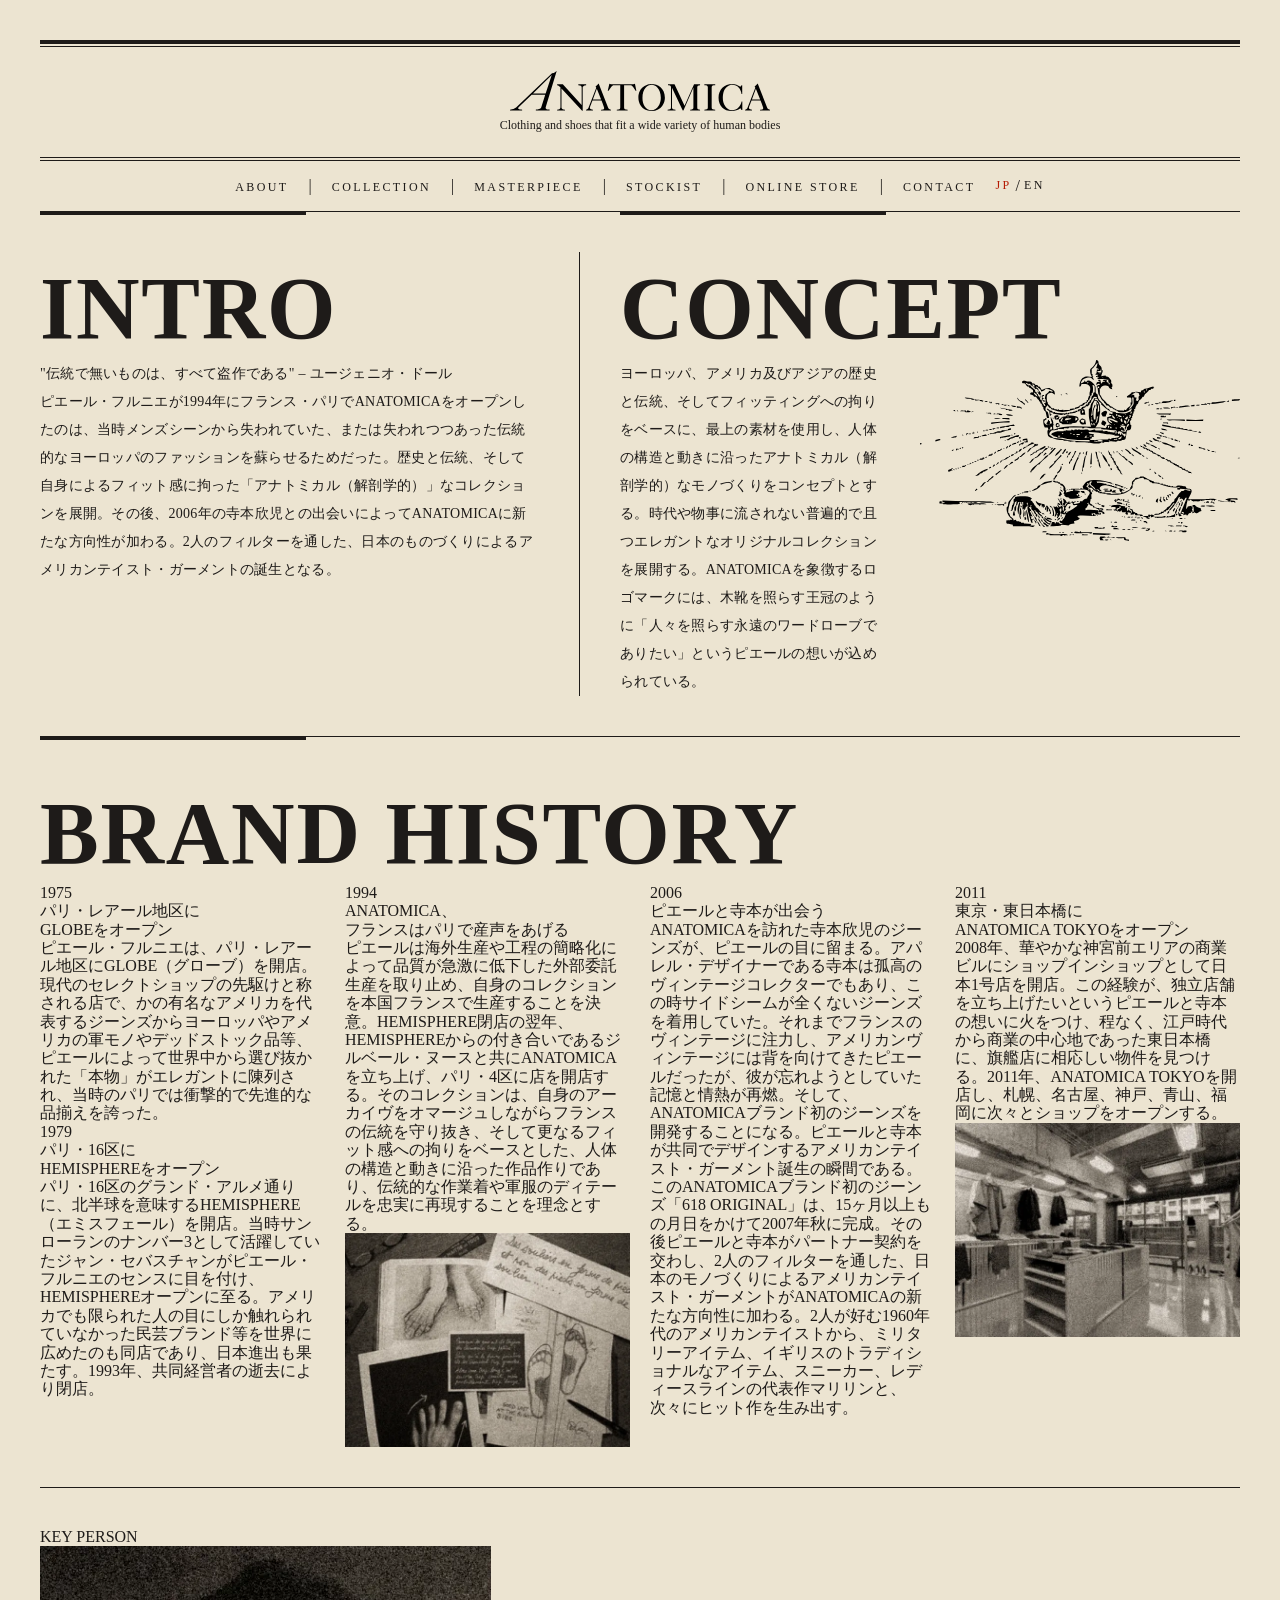
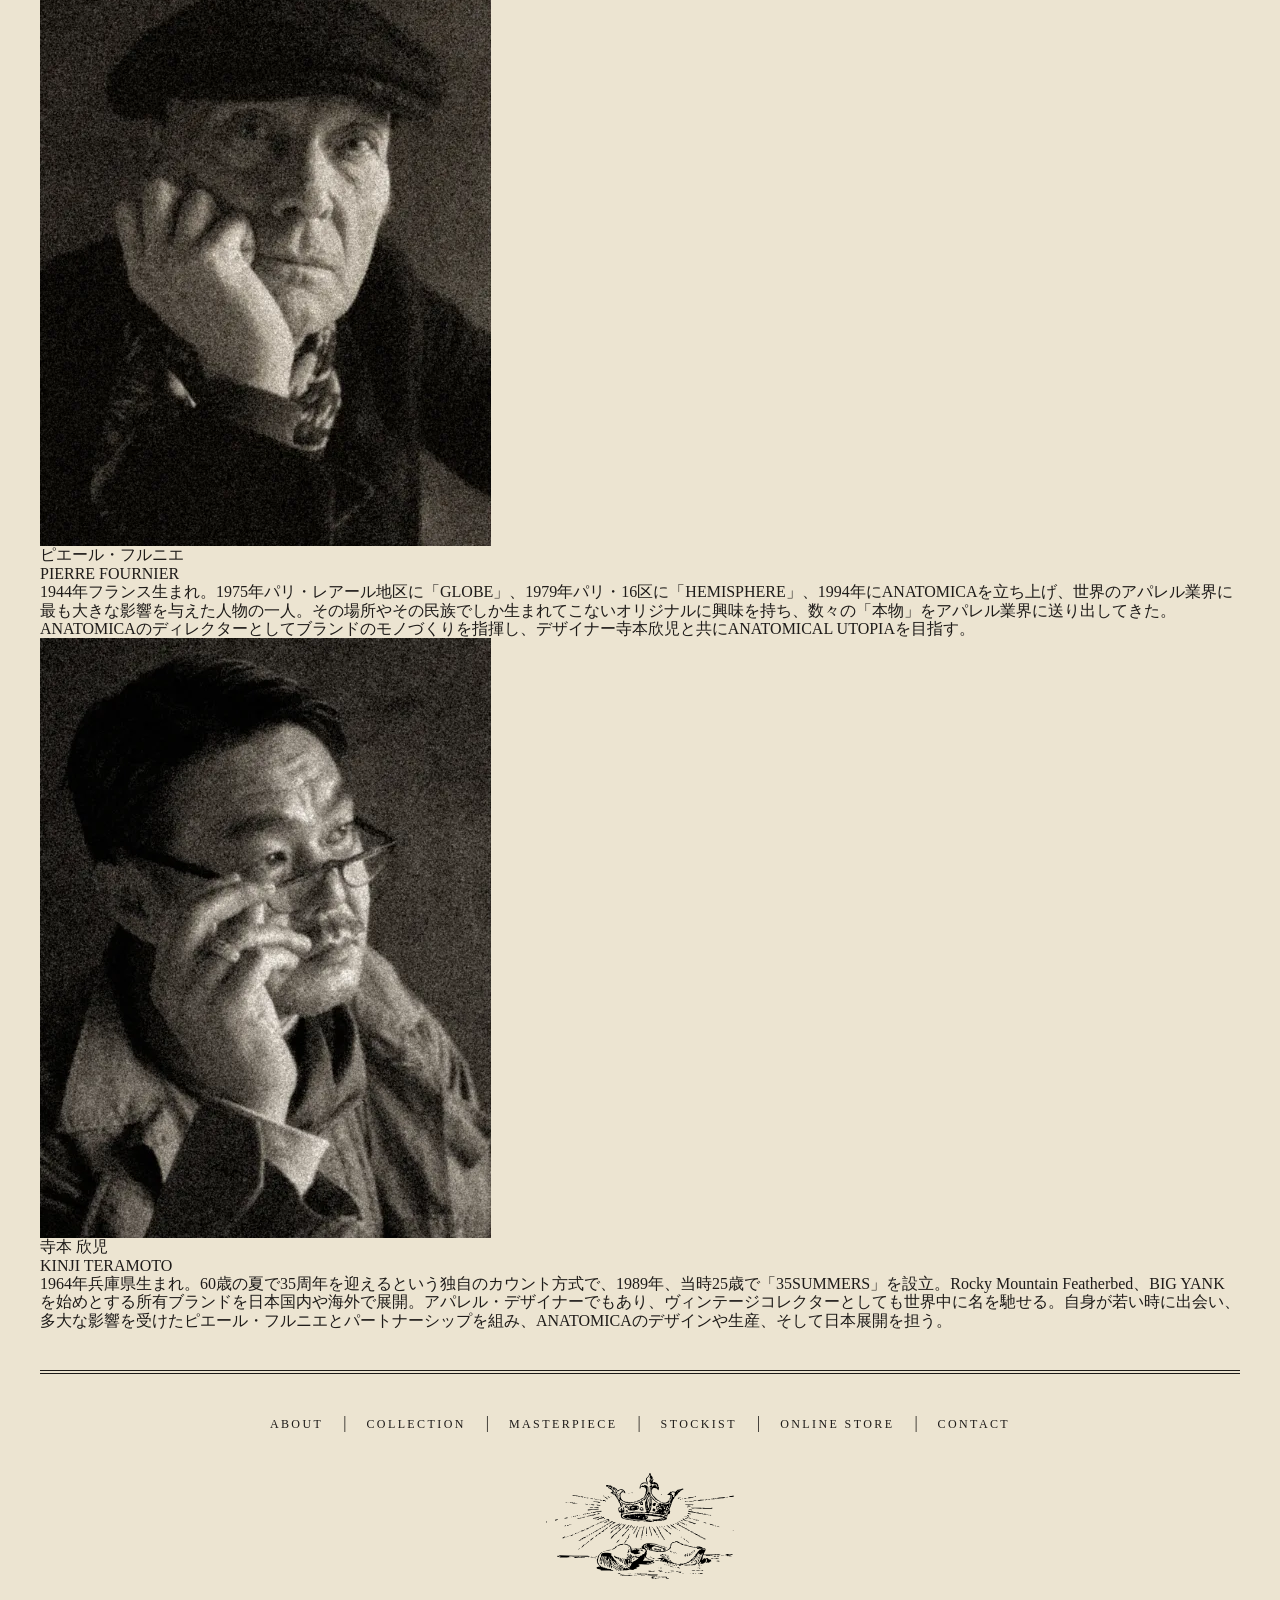
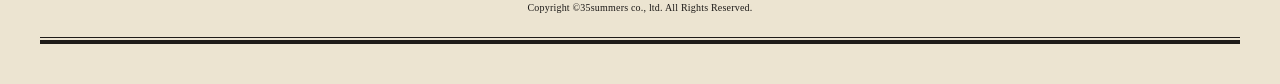
==== about.html @ 3a4b4d94 "feat: about.html 作成・p-about-lead スタイル実装" ====
<!doctype html>
<html lang="ja">
<head>
    <meta charset="UTF-8">
    <meta name="viewport" content="width=device-width, initial-scale=1.0">
    <meta name="format-detection" content="telephone=no">
    <title>ABOUT 模写</title>
    <meta name="description" content="">
    <link rel="stylesheet" href="css/destyle.css">
    <link rel="stylesheet" href="css/style.css">
</head>
<body class="p-page">

    <header class="l-header">
        <div class="p-header">
            <div class="p-header__body">
                <h1 class="p-header__title">
                    <a class="p-header__title-link" href="#">
                        <img class="p-header__title-image" src="img/title.svg" alt="ANATOMICA">
                    </a>
                </h1>
                <span class="p-header__tagline">Clothing and shoes that fit a wide variety of human bodies</span>
            </div>

            <nav class="p-nav p-header__nav" aria-label="グローバルナビゲーション">
                <ul class="p-nav__list">
                    <li class="p-nav__item"><a class="p-nav__link" href="#">ABOUT</a></li>
                    <li class="p-nav__item"><a class="p-nav__link" href="#">COLLECTION</a></li>
                    <li class="p-nav__item"><a class="p-nav__link" href="#">MASTERPIECE</a></li>
                    <li class="p-nav__item"><a class="p-nav__link" href="#">STOCKIST</a></li>
                    <li class="p-nav__item"><a class="p-nav__link" href="#">ONLINE STORE</a></li>
                    <li class="p-nav__item"><a class="p-nav__link" href="#">CONTACT</a></li>
                </ul>
                <div class="p-nav__lang">
                    <button class="p-nav__lang-btn is-active" data-lang="jp">JP</button>
                    <span> / </span>
                    <button class="p-nav__lang-btn" data-lang="en">EN</button>
                </div>
            </nav>
        </div>
    </header>

    <main class="l-main">

        <section class="l-section p-about-lead">
            <div class="l-container p-about-lead__inner">
                <div class="p-about-lead__intro">
                    <h2 class="p-about-lead__title">INTRO</h2>
                    <p class="p-about-lead__text">
                        "伝統で無いものは、すべて盗作である" – ユージェニオ・ドール<br>
                        ピエール・フルニエが1994年にフランス・パリでANATOMICAをオープンしたのは、当時メンズシーンから失われていた、または失われつつあった伝統的なヨーロッパのファッションを蘇らせるためだった。歴史と伝統、そして自身によるフィット感に拘った「アナトミカル（解剖学的）」なコレクションを展開。その後、2006年の寺本欣児との出会いによってANATOMICAに新たな方向性が加わる。2人のフィルターを通した、日本のものづくりによるアメリカンテイスト・ガーメントの誕生となる。
                    </p>
                </div>
                <div class="p-about-lead__concept">
                    <h2 class="p-about-lead__title">CONCEPT</h2>
                    <div class="p-about-lead__body">
                        <p class="p-about-lead__text">ヨーロッパ、アメリカ及びアジアの歴史と伝統、そしてフィッティングへの拘りをベースに、最上の素材を使用し、人体の構造と動きに沿ったアナトミカル（解剖学的）なモノづくりをコンセプトとする。時代や物事に流されない普遍的で且つエレガントなオリジナルコレクションを展開する。ANATOMICAを象徴するロゴマークには、木靴を照らす王冠のように「人々を照らす永遠のワードローブでありたい」というピエールの想いが込められている。</p>
                        <div class="p-about-lead__emblem">
                            <img class="p-about-lead__emblem-image" src="img/logo.svg" alt="">
                        </div>
                    </div>
                </div>
            </div>
        </section>

        <section class="l-section p-brand-history">
            <div class="l-container p-brand-history__inner">
                <h2 class="p-brand-history__title">BRAND HISTORY</h2>
                <div class="p-brand-history__grid">
                    <div class="p-brand-history__col">
                        <div class="p-brand-history__item">
                            <h3 class="p-brand-history__year">1975</h3>
                            <p class="p-brand-history__subtitle">
                                パリ・レアール地区に<br>
                                GLOBEをオープン
                            </p>
                            <p class="p-brand-history__text">
                                ピエール・フルニエは、パリ・レアール地区にGLOBE（グローブ）を開店。現代のセレクトショップの先駆けと称される店で、かの有名なアメリカを代表するジーンズからヨーロッパやアメリカの軍モノやデッドストック品等、ピエールによって世界中から選び抜かれた「本物」がエレガントに陳列され、当時のパリでは衝撃的で先進的な品揃えを誇った。
                            </p>
                        </div>
                        <div class="p-brand-history__item">
                            <h3 class="p-brand-history__year">1979</h3>
                            <p class="p-brand-history__subtitle">
                                パリ・16区に<br>
                                HEMISPHEREをオープン
                            </p>
                            <p class="p-brand-history__text">
                                パリ・16区のグランド・アルメ通りに、北半球を意味するHEMISPHERE（エミスフェール）を開店。当時サンローランのナンバー3として活躍していたジャン・セバスチャンがピエール・フルニエのセンスに目を付け、HEMISPHEREオープンに至る。アメリカでも限られた人の目にしか触れられていなかった民芸ブランド等を世界に広めたのも同店であり、日本進出も果たす。1993年、共同経営者の逝去により閉店。
                            </p>
                        </div>
                    </div>
                    <div class="p-brand-history__col">
                        <div class="p-brand-history__item">
                            <h3 class="p-brand-history__year">1994</h3>
                            <p class="p-brand-history__subtitle">
                                ANATOMICA、<br>
                                フランスはパリで産声をあげる
                            </p>
                            <p class="p-brand-history__text">
                                ピエールは海外生産や工程の簡略化によって品質が急激に低下した外部委託生産を取り止め、自身のコレクションを本国フランスで生産することを決意。HEMISPHERE閉店の翌年、HEMISPHEREからの付き合いであるジルベール・ヌースと共にANATOMICAを立ち上げ、パリ・4区に店を開店する。そのコレクションは、自身のアーカイヴをオマージュしながらフランスの伝統を守り抜き、そして更なるフィット感への拘りをベースとした、人体の構造と動きに沿った作品作りであり、伝統的な作業着や軍服のディテールを忠実に再現することを理念とする。
                            </p>
                        </div>
                        <div class="p-brand-history__image-wrap">
                            <img class="p-brand-history__image" src="img/about/1994.webp" alt="">
                        </div>
                    </div>
                    <div class="p-brand-history__col">
                        <div class="p-brand-history__item">
                            <h3 class="p-brand-history__year">2006</h3>
                            <p class="p-brand-history__subtitle">
                                ピエールと寺本が出会う
                            </p>
                            <p class="p-brand-history__text">
                                ANATOMICAを訪れた寺本欣児のジーンズが、ピエールの目に留まる。アパレル・デザイナーである寺本は孤高のヴィンテージコレクターでもあり、この時サイドシームが全くないジーンズを着用していた。それまでフランスのヴィンテージに注力し、アメリカンヴィンテージには背を向けてきたピエールだったが、彼が忘れようとしていた記憶と情熱が再燃。そして、ANATOMICAブランド初のジーンズを開発することになる。ピエールと寺本が共同でデザインするアメリカンテイスト・ガーメント誕生の瞬間である。<br>
                                このANATOMICAブランド初のジーンズ「618 ORIGINAL」は、15ヶ月以上もの月日をかけて2007年秋に完成。その後ピエールと寺本がパートナー契約を交わし、2人のフィルターを通した、日本のモノづくりによるアメリカンテイスト・ガーメントがANATOMICAの新たな方向性に加わる。2人が好む1960年代のアメリカンテイストから、ミリタリーアイテム、イギリスのトラディショナルなアイテム、スニーカー、レディースラインの代表作マリリンと、次々にヒット作を生み出す。
                            </p>
                        </div>
                    </div>
                    <div class="p-brand-history__col">
                        <div class="p-brand-history__item">
                            <h3 class="p-brand-history__year">2011</h3>
                            <p class="p-brand-history__subtitle">
                                東京・東日本橋に<br>
                                ANATOMICA TOKYOをオープン
                            </p>
                            <p class="p-brand-history__text">
                                2008年、華やかな神宮前エリアの商業ビルにショップインショップとして日本1号店を開店。この経験が、独立店舗を立ち上げたいというピエールと寺本の想いに火をつけ、程なく、江戸時代から商業の中心地であった東日本橋に、旗艦店に相応しい物件を見つける。2011年、ANATOMICA TOKYOを開店し、札幌、名古屋、神戸、青山、福岡に次々とショップをオープンする。
                            </p>
                        </div>
                        <div class="p-brand-history__image-wrap">
                            <img class="p-brand-history__image" src="img/about/2011.webp" alt="">
                        </div>
                    </div>
                </div>
            </div>
        </section>

        <section class="l-section p-key-person">
            <div class="l-container">
                <h2 class="p-key-person__title">KEY PERSON</h2>
                <div class="p-key-person__grid">
                    <div class="p-key-person__item">
                        <div class="p-key-person__image-wrap">
                            <img class="p-key-person__image" src="img/about/pierre.webp" alt="">
                        </div>
                        <p class="p-key-person__name-ja">ピエール・フルニエ</p>
                        <p class="p-key-person__name-en">PIERRE FOURNIER</p>
                        <p class="p-key-person__text">
                            1944年フランス生まれ。1975年パリ・レアール地区に「GLOBE」、1979年パリ・16区に「HEMISPHERE」、1994年にANATOMICAを立ち上げ、世界のアパレル業界に最も大きな影響を与えた人物の一人。その場所やその民族でしか生まれてこないオリジナルに興味を持ち、数々の「本物」をアパレル業界に送り出してきた。ANATOMICAのディレクターとしてブランドのモノづくりを指揮し、デザイナー寺本欣児と共にANATOMICAL UTOPIAを目指す。
                        </p>
                    </div>
                    <div class="p-key-person__item">
                        <div class="p-key-person__image-wrap">
                            <img class="p-key-person__image" src="img/about/teramoto.webp" alt="">
                        </div>
                        <p class="p-key-person__name-ja">寺本 欣児</p>
                        <p class="p-key-person__name-en">KINJI TERAMOTO</p>
                        <p class="p-key-person__text">
                            1964年兵庫県生まれ。60歳の夏で35周年を迎えるという独自のカウント方式で、1989年、当時25歳で「35SUMMERS」を設立。Rocky Mountain Featherbed、BIG YANKを始めとする所有ブランドを日本国内や海外で展開。アパレル・デザイナーでもあり、ヴィンテージコレクターとしても世界中に名を馳せる。自身が若い時に出会い、多大な影響を受けたピエール・フルニエとパートナーシップを組み、ANATOMICAのデザインや生産、そして日本展開を担う。
                        </p>
                    </div>
                </div>
            </div>
        </section>

    </main>

    <footer class="l-footer p-footer">
        <div class="p-footer__inner">
            <nav class="p-nav p-footer__nav" aria-label="フッターナビゲーション">
                <ul class="p-nav__list">
                    <li class="p-nav__item"><a class="p-nav__link" href="#">ABOUT</a></li>
                    <li class="p-nav__item"><a class="p-nav__link" href="#">COLLECTION</a></li>
                    <li class="p-nav__item"><a class="p-nav__link" href="#">MASTERPIECE</a></li>
                    <li class="p-nav__item"><a class="p-nav__link" href="#">STOCKIST</a></li>
                    <li class="p-nav__item"><a class="p-nav__link" href="#">ONLINE STORE</a></li>
                    <li class="p-nav__item"><a class="p-nav__link" href="#">CONTACT</a></li>
                </ul>
            </nav>

            <img class="p-footer__logo" src="img/logo.svg" alt="ANATOMICA">
            <p class="p-footer__copyright">Copyright &copy;35summers co., ltd. All Rights Reserved.</p>
        </div>
    </footer>

    <script src="https://code.jquery.com/jquery-3.7.1.min.js" integrity="sha256-/JqT3SQfawRcv/BIHPThkBvs0OEvtFFmqPF/lYI/Cxo=" crossorigin="anonymous"></script>
    <script src="js/main.js"></script>
</body>
</html>
---- css/destyle.css ----
/*! destyle.css v4.0.1 | MIT License | https://github.com/nicolas-cusan/destyle.css */

/* Reset box-model and set borders */
/* ============================================ */

*,
::before,
::after {
  box-sizing: border-box;
  border-style: solid;
  border-width: 0;
  min-width: 0;
}

/* Document */
/* ============================================ */

/**
 * 1. Correct the line height in all browsers.
 * 2. Prevent adjustments of font size after orientation changes in iOS.
 * 3. Remove gray overlay on links for iOS.
 */

html {
  line-height: 1.15; /* 1 */
  -webkit-text-size-adjust: 100%; /* 2 */
  -webkit-tap-highlight-color: transparent; /* 3*/
}

/* Sections */
/* ============================================ */

/**
 * Remove the margin in all browsers.
 */

body {
  margin: 0;
}

/**
 * Render the `main` element consistently in IE.
 */

main {
  display: block;
}

/* Vertical rhythm */
/* ============================================ */

p,
table,
blockquote,
address,
pre,
iframe,
form,
figure,
dl {
  margin: 0;
}

/* Headings */
/* ============================================ */

h1,
h2,
h3,
h4,
h5,
h6 {
  font-size: inherit;
  font-weight: inherit;
  margin: 0;
}

/* Lists (enumeration) */
/* ============================================ */

ul,
ol {
  margin: 0;
  padding: 0;
  list-style: none;
}

/* Lists (definition) */
/* ============================================ */

dt {
  font-weight: bold;
}

dd {
  margin-left: 0;
}

/* Grouping content */
/* ============================================ */

/**
 * 1. Add the correct box sizing in Firefox.
 * 2. Show the overflow in Edge and IE.
 */

hr {
  box-sizing: content-box; /* 1 */
  height: 0; /* 1 */
  overflow: visible; /* 2 */
  border-top-width: 1px;
  margin: 0;
  clear: both;
  color: inherit;
}

/**
 * 1. Correct the inheritance and scaling of font size in all browsers.
 * 2. Correct the odd `em` font sizing in all browsers.
 */

pre {
  font-family: monospace, monospace; /* 1 */
  font-size: inherit; /* 2 */
}

address {
  font-style: inherit;
}

/* Text-level semantics */
/* ============================================ */

/**
 * Remove the gray background on active links in IE 10.
 */

a {
  background-color: transparent;
  text-decoration: none;
  color: inherit;
}

/**
 * 1. Remove the bottom border in Chrome 57-
 * 2. Add the correct text decoration in Chrome, Edge, IE, Opera, and Safari.
 */

abbr[title] {
  text-decoration: underline dotted; /* 2 */
}

/**
 * Add the correct font weight in Chrome, Edge, and Safari.
 */

b,
strong {
  font-weight: bolder;
}

/**
 * 1. Correct the inheritance and scaling of font size in all browsers.
 * 2. Correct the odd `em` font sizing in all browsers.
 */

code,
kbd,
samp {
  font-family: monospace, monospace; /* 1 */
  font-size: inherit; /* 2 */
}

/**
 * Add the correct font size in all browsers.
 */

small {
  font-size: 80%;
}

/**
 * Prevent `sub` and `sup` elements from affecting the line height in
 * all browsers.
 */

sub,
sup {
  font-size: 75%;
  line-height: 0;
  position: relative;
  vertical-align: baseline;
}

sub {
  bottom: -0.25em;
}

sup {
  top: -0.5em;
}

/* Replaced content */
/* ============================================ */

/**
 * Prevent vertical alignment issues.
 */

svg,
img,
embed,
object,
iframe {
  vertical-align: bottom;
}

/* Forms */
/* ============================================ */

/**
 * Reset form fields to make them styleable.
 * 1. Make form elements stylable across systems iOS especially.
 * 2. Inherit text-transform from parent.
 */

button,
input,
optgroup,
select,
textarea {
  -webkit-appearance: none; /* 1 */
  appearance: none;
  vertical-align: middle;
  color: inherit;
  font: inherit;
  background: transparent;
  padding: 0;
  margin: 0;
  border-radius: 0;
  text-align: inherit;
  text-transform: inherit; /* 2 */
}

/**
 * Correct cursors for clickable elements.
 */

button,
[type="button"],
[type="reset"],
[type="submit"] {
  cursor: pointer;
}

button:disabled,
[type="button"]:disabled,
[type="reset"]:disabled,
[type="submit"]:disabled {
  cursor: default;
}

/**
 * Improve outlines for Firefox and unify style with input elements & buttons.
 */

:-moz-focusring {
  outline: auto;
}

select:disabled {
  opacity: inherit;
}

/**
 * Remove padding
 */

option {
  padding: 0;
}

/**
 * Reset to invisible
 */

fieldset {
  margin: 0;
  padding: 0;
  min-width: 0;
}

legend {
  padding: 0;
}

/**
 * Add the correct vertical alignment in Chrome, Firefox, and Opera.
 */

progress {
  vertical-align: baseline;
}

/**
 * Remove the default vertical scrollbar in IE 10+.
 */

textarea {
  overflow: auto;
}

/**
 * Correct the cursor style of increment and decrement buttons in Chrome.
 */

[type="number"]::-webkit-inner-spin-button,
[type="number"]::-webkit-outer-spin-button {
  height: auto;
}

/**
 * Correct the outline style in Safari.
 */

[type="search"] {
  outline-offset: -2px; /* 1 */
}

/**
 * Remove the inner padding in Chrome and Safari on macOS.
 */

[type="search"]::-webkit-search-decoration {
  -webkit-appearance: none;
}

/**
 * 1. Correct the inability to style clickable types in iOS and Safari.
 * 2. Fix font inheritance.
 */

::-webkit-file-upload-button {
  -webkit-appearance: button; /* 1 */
  font: inherit; /* 2 */
}

/**
 * Fix appearance for Firefox
 */
[type="number"] {
  -moz-appearance: textfield;
}

/**
 * Clickable labels
 */

label[for] {
  cursor: pointer;
}

/* Interactive */
/* ============================================ */

/*
 * Add the correct display in Edge, IE 10+, and Firefox.
 */

details {
  display: block;
}

/*
 * Add the correct display in all browsers.
 */

summary {
  display: list-item;
}

/*
 * Remove outline for editable content.
 */

[contenteditable]:focus {
  outline: auto;
}

/* Tables */
/* ============================================ */

/**
1. Correct table border color inheritance in all Chrome and Safari.
*/

table {
  border-color: inherit; /* 1 */
  border-collapse: collapse;
}

caption {
  text-align: left;
}

td,
th {
  vertical-align: top;
  padding: 0;
}

th {
  text-align: left;
  font-weight: bold;
}
---- css/style.css ----
body {
  font-family: "Noto Serif JP", "Hiragino Mincho ProN", "Yu Mincho", serif;
  color: #1e1b19;
  background-color: #ece4d1;
}

a:hover {
  color: #b51b03;
}

img {
  max-width: 100%;
}

@-webkit-keyframes wipe-reveal {
  0% {
    -webkit-transform: translateX(-100%);
            transform: translateX(-100%);
  }
  45% {
    -webkit-transform: translateX(0);
            transform: translateX(0);
  }
  55% {
    -webkit-transform: translateX(0);
            transform: translateX(0);
  }
  100% {
    -webkit-transform: translateX(100%);
            transform: translateX(100%);
  }
}

@keyframes wipe-reveal {
  0% {
    -webkit-transform: translateX(-100%);
            transform: translateX(-100%);
  }
  45% {
    -webkit-transform: translateX(0);
            transform: translateX(0);
  }
  55% {
    -webkit-transform: translateX(0);
            transform: translateX(0);
  }
  100% {
    -webkit-transform: translateX(100%);
            transform: translateX(100%);
  }
}
@-webkit-keyframes fade-reveal {
  0% {
    opacity: 0;
  }
  44% {
    opacity: 0;
  }
  45% {
    opacity: 1;
  }
  100% {
    opacity: 1;
  }
}
@keyframes fade-reveal {
  0% {
    opacity: 0;
  }
  44% {
    opacity: 0;
  }
  45% {
    opacity: 1;
  }
  100% {
    opacity: 1;
  }
}
.l-container {
  padding: 0 40px;
  margin: 0 auto;
}

.l-header {
  background-color: #ece4d1;
}

.l-section {
  padding: 40px 0 0;
  position: relative;
}
.l-section::after {
  content: "";
  display: block;
  border-bottom: 1px solid #1e1b19;
  margin: 40px 40px 0;
}

.l-footer {
  background-color: #ece4d1;
}

.p-header {
  margin: 40px 40px 0;
  border-top: 4px solid #1e1b19;
}
.p-header__body {
  width: 100%;
  border-top: 1px solid #1e1b19;
  border-bottom: 1px solid #1e1b19;
  padding: 24px 0;
  margin-top: 2px;
  margin-bottom: 2px;
  display: -webkit-box;
  display: -ms-flexbox;
  display: flex;
  -webkit-box-orient: vertical;
  -webkit-box-direction: normal;
      -ms-flex-direction: column;
          flex-direction: column;
  -webkit-box-align: center;
      -ms-flex-align: center;
          align-items: center;
}
.p-header__title-image {
  width: 260px;
  height: auto;
}
.p-header__tagline {
  font-size: 0.75rem;
  padding-top: 8px;
}
.p-header__nav {
  padding: 16px 0;
  width: 100%;
  border-top: 1px solid #1e1b19;
  border-bottom: 1px solid #1e1b19;
  display: -webkit-box;
  display: -ms-flexbox;
  display: flex;
  -webkit-box-align: center;
      -ms-flex-align: center;
          align-items: center;
  -webkit-box-pack: center;
      -ms-flex-pack: center;
          justify-content: center;
}

.p-nav__list {
  display: -webkit-box;
  display: -ms-flexbox;
  display: flex;
  -webkit-box-pack: center;
      -ms-flex-pack: center;
          justify-content: center;
  -webkit-box-align: center;
      -ms-flex-align: center;
          align-items: center;
}
.p-nav__item::before {
  content: "|";
  padding: 0 20px;
}
.p-nav__item:first-child::before {
  display: none;
}
.p-nav__link {
  font-size: 12px;
  letter-spacing: 0.2em;
}
.p-nav__lang {
  display: -webkit-box;
  display: -ms-flexbox;
  display: flex;
  -webkit-box-align: center;
      -ms-flex-align: center;
          align-items: center;
  gap: 4px;
  margin-left: 20px;
}
.p-nav__lang-btn {
  background: none;
  border: none;
  cursor: pointer;
  font-size: 12px;
  letter-spacing: 0.2em;
  color: inherit;
}
.p-nav__lang-btn.is-active {
  color: #b51b03;
}

.p-about-collection__inner {
  max-width: 1360px;
  display: -webkit-box;
  display: -ms-flexbox;
  display: flex;
  gap: 0;
}

@-webkit-keyframes line-grow {
  from {
    -webkit-transform: scaleX(0);
            transform: scaleX(0);
  }
  to {
    -webkit-transform: scaleX(1);
            transform: scaleX(1);
  }
}

@keyframes line-grow {
  from {
    -webkit-transform: scaleX(0);
            transform: scaleX(0);
  }
  to {
    -webkit-transform: scaleX(1);
            transform: scaleX(1);
  }
}
.p-about {
  -webkit-box-flex: 0;
      -ms-flex: 0 0 400px;
          flex: 0 0 400px;
  padding-right: 40px;
  border-right: 1px solid #1e1b19;
}
.p-about__title {
  font-size: 5rem;
  font-weight: 700;
  letter-spacing: 0.05em;
  line-height: 1;
}
.p-about__catch {
  margin-top: 24px;
  font-size: 0.75rem;
  font-weight: 700;
}
.p-about__catch-line {
  display: block;
}
.p-about__catch-line:last-child {
  text-align: right;
}
.p-about__text {
  margin-top: 24px;
  font-size: 0.75rem;
  font-weight: 700;
  line-height: 1.9;
}
.p-about__text-body {
  display: block;
}
.p-about__more {
  display: -webkit-box;
  display: -ms-flexbox;
  display: flex;
  -webkit-box-align: center;
      -ms-flex-align: center;
          align-items: center;
  -webkit-box-pack: end;
      -ms-flex-pack: end;
          justify-content: flex-end;
  gap: 16px;
  margin-top: 16px;
  font-size: 0.75rem;
  letter-spacing: 0.1em;
  text-decoration: none;
  color: inherit;
}
.p-about__more::before {
  content: "";
  width: 40px;
  height: 1px;
  background-color: currentColor;
  -webkit-transform-origin: left;
          transform-origin: left;
}
.p-about__more:hover::before {
  -webkit-animation: line-grow 0.4s ease forwards;
          animation: line-grow 0.4s ease forwards;
}
.p-about__logo {
  display: block;
  width: 100%;
  height: auto;
  margin-top: 40px;
}

.p-collection {
  -webkit-box-flex: 1;
      -ms-flex: 1;
          flex: 1;
  padding-left: 40px;
}
.p-collection__title {
  font-size: 3rem;
  font-weight: 700;
  line-height: 1.3;
  letter-spacing: 0.05em;
}
.p-collection__group {
  display: grid;
  grid-auto-flow: column;
  grid-auto-columns: calc((100% - 24px) / 4);
  gap: 8px;
  overflow-x: auto;
  margin-top: 16px;
}
.p-collection__group + .p-collection__group {
  margin-top: 24px;
}
.p-collection__group::-webkit-scrollbar {
  height: 4px;
}
.p-collection__group::-webkit-scrollbar-track {
  background: #e0e0e0;
}
.p-collection__group::-webkit-scrollbar-thumb {
  background-color: #1e1b19;
}
.p-collection__group::-webkit-scrollbar-button {
  display: none;
}
.p-collection__item {
  position: relative;
}
.p-collection__image-wrap {
  position: relative;
  overflow: hidden;
}
.p-collection__image-wrap .p-collection__image {
  opacity: 0;
}
.p-collection__image-wrap::after {
  content: "";
  position: absolute;
  inset: 0;
  background: #000;
  -webkit-transform: translateX(-100%);
          transform: translateX(-100%);
}
.p-collection__item.is-revealed .p-collection__image-wrap::after {
  -webkit-animation: wipe-reveal 0.8s ease forwards;
          animation: wipe-reveal 0.8s ease forwards;
}
.p-collection__item.is-revealed .p-collection__image-wrap .p-collection__image {
  -webkit-animation: fade-reveal 0.8s ease forwards;
          animation: fade-reveal 0.8s ease forwards;
}
.p-collection__image {
  width: 100%;
  height: auto;
  display: block;
}
.p-collection__caption {
  font-size: 0.625rem;
  line-height: 1.6;
  margin-top: 4px;
}

.p-masterpiece__inner {
  max-width: 1360px;
  display: -webkit-box;
  display: -ms-flexbox;
  display: flex;
  -webkit-box-orient: vertical;
  -webkit-box-direction: normal;
      -ms-flex-direction: column;
          flex-direction: column;
  gap: 24px;
}
.p-masterpiece__header {
  display: -webkit-box;
  display: -ms-flexbox;
  display: flex;
  -webkit-box-align: center;
      -ms-flex-align: center;
          align-items: center;
  gap: 40px;
}
.p-masterpiece__title {
  font-size: 5rem;
  font-weight: 700;
  letter-spacing: 0.05em;
  line-height: 1;
  -ms-flex-negative: 0;
      flex-shrink: 0;
}
.p-masterpiece__lead {
  max-width: 520px;
  font-size: 0.75rem;
  font-weight: 700;
  line-height: 1.9;
}
.p-masterpiece__items {
  display: -webkit-box;
  display: -ms-flexbox;
  display: flex;
  gap: 4px;
}
.p-masterpiece__col-left {
  display: -webkit-box;
  display: -ms-flexbox;
  display: flex;
  -webkit-box-orient: vertical;
  -webkit-box-direction: normal;
      -ms-flex-direction: column;
          flex-direction: column;
  -webkit-box-flex: 1;
      -ms-flex: 1;
          flex: 1;
  gap: 4px;
}
.p-masterpiece__col-right {
  display: -webkit-box;
  display: -ms-flexbox;
  display: flex;
  -webkit-box-orient: vertical;
  -webkit-box-direction: normal;
      -ms-flex-direction: column;
          flex-direction: column;
  -webkit-box-flex: 2;
      -ms-flex: 2;
          flex: 2;
  gap: 4px;
}
.p-masterpiece__row-top {
  display: -webkit-box;
  display: -ms-flexbox;
  display: flex;
  gap: 4px;
}
.p-masterpiece__col-inner {
  display: -webkit-box;
  display: -ms-flexbox;
  display: flex;
  -webkit-box-orient: vertical;
  -webkit-box-direction: normal;
      -ms-flex-direction: column;
          flex-direction: column;
  -webkit-box-flex: 1;
      -ms-flex: 1;
          flex: 1;
  gap: 4px;
}
.p-masterpiece__item {
  display: block;
  width: 100%;
  height: auto;
}

.p-info__inner {
  display: -webkit-box;
  display: -ms-flexbox;
  display: flex;
  max-width: 1360px;
}
.p-info__top {
  -webkit-box-flex: 1;
      -ms-flex: 1;
          flex: 1;
  padding-right: 40px;
  border-right: 1px solid #1e1b19;
}
.p-info__bottom {
  -webkit-box-flex: 0;
      -ms-flex: 0 0 30%;
          flex: 0 0 30%;
  padding-left: 40px;
  display: -webkit-box;
  display: -ms-flexbox;
  display: flex;
  -webkit-box-orient: vertical;
  -webkit-box-direction: normal;
      -ms-flex-direction: column;
          flex-direction: column;
}

.p-blog-instagram {
  border-bottom: 1px solid #1e1b19;
  padding-bottom: 40px;
}
.p-blog-instagram__title {
  font-size: 3rem;
  font-weight: 700;
  letter-spacing: 0.05em;
  line-height: 1;
}
.p-blog-instagram__text {
  margin-top: 24px;
  font-size: 0.75rem;
  font-weight: 700;
  line-height: 1.9;
}
.p-blog-instagram__links {
  display: -webkit-box;
  display: -ms-flexbox;
  display: flex;
  margin-top: 24px;
}
.p-blog-instagram__group {
  display: -webkit-box;
  display: -ms-flexbox;
  display: flex;
  -webkit-box-orient: vertical;
  -webkit-box-direction: normal;
      -ms-flex-direction: column;
          flex-direction: column;
  -webkit-box-flex: 1;
      -ms-flex: 1;
          flex: 1;
  gap: 32px;
}
.p-blog-instagram__group:first-child .p-blog-instagram__link {
  border-left: 1px solid #1e1b19;
}
.p-blog-instagram__link {
  display: -webkit-box;
  display: -ms-flexbox;
  display: flex;
  -webkit-box-orient: vertical;
  -webkit-box-direction: normal;
      -ms-flex-direction: column;
          flex-direction: column;
  -webkit-box-align: center;
      -ms-flex-align: center;
          align-items: center;
  -webkit-box-pack: center;
      -ms-flex-pack: center;
          justify-content: center;
  padding: 16px 12px;
  border-right: 1px solid #1e1b19;
  text-decoration: none;
  color: inherit;
}
.p-blog-instagram__link:hover {
  color: #b51b03;
}
.p-blog-instagram__name {
  display: -webkit-box;
  display: -ms-flexbox;
  display: flex;
  -webkit-box-align: center;
      -ms-flex-align: center;
          align-items: center;
  gap: 6px;
  font-size: 1.5rem;
  font-weight: 600;
  letter-spacing: 0.05em;
  text-align: center;
}
.p-blog-instagram__icon {
  -ms-flex-negative: 0;
      flex-shrink: 0;
  width: 16px;
  height: 16px;
}
.p-blog-instagram__handle {
  margin-top: 4px;
  font-size: 0.6rem;
  letter-spacing: 0.03em;
}

.p-online-store {
  padding-top: 40px;
}
.p-online-store__title {
  font-size: 6rem;
  font-weight: 700;
  line-height: 1;
  letter-spacing: 0.05em;
}
.p-online-store__text {
  margin-top: 24px;
  font-size: 0.75rem;
  font-weight: 700;
  line-height: 1.9;
}
.p-online-store__image-wrap {
  position: relative;
  margin-top: 24px;
  overflow: hidden;
}
.p-online-store__image-wrap .p-online-store__image {
  opacity: 0;
}
.p-online-store__image-wrap::before {
  content: "";
  position: absolute;
  inset: 0;
  background: #000;
  -webkit-transform: translateX(-100%);
          transform: translateX(-100%);
  z-index: 1;
}
.p-online-store__image-wrap.is-revealed::before {
  -webkit-animation: wipe-reveal 0.8s ease forwards;
          animation: wipe-reveal 0.8s ease forwards;
}
.p-online-store__image-wrap.is-revealed .p-online-store__image {
  -webkit-animation: fade-reveal 0.8s ease forwards;
          animation: fade-reveal 0.8s ease forwards;
}
.p-online-store__image-wrap::after {
  content: "";
  position: absolute;
  inset: 0;
  background-color: rgba(255, 255, 255, 0);
  -webkit-transition: background-color 0.3s ease;
  transition: background-color 0.3s ease;
  z-index: 2;
}
.p-online-store__image-wrap:hover::after {
  background-color: rgba(255, 255, 255, 0.3);
}
.p-online-store__image {
  display: block;
  width: 100%;
  height: auto;
}

@keyframes line-grow {
  from {
    -webkit-transform: scaleX(0);
            transform: scaleX(0);
  }
  to {
    -webkit-transform: scaleX(1);
            transform: scaleX(1);
  }
}
.p-stockist {
  padding-bottom: 40px;
  border-bottom: 1px solid #1e1b19;
}
.p-stockist__title {
  font-size: 3rem;
  font-weight: 700;
  line-height: 1;
  letter-spacing: 0.05em;
}
.p-stockist__text {
  margin-top: 24px;
  font-size: 0.75rem;
  font-weight: 700;
  line-height: 1.9;
}
.p-stockist__more {
  display: -webkit-box;
  display: -ms-flexbox;
  display: flex;
  -webkit-box-align: center;
      -ms-flex-align: center;
          align-items: center;
  -webkit-box-pack: end;
      -ms-flex-pack: end;
          justify-content: flex-end;
  gap: 16px;
  margin-top: 24px;
  font-size: 0.75rem;
  letter-spacing: 0.1em;
  text-decoration: none;
  color: inherit;
}
.p-stockist__more::before {
  content: "";
  width: 40px;
  height: 1px;
  background-color: currentColor;
  -webkit-transform-origin: left;
          transform-origin: left;
}
.p-stockist__more:hover::before {
  -webkit-animation: line-grow 0.4s ease forwards;
          animation: line-grow 0.4s ease forwards;
}
.p-stockist__image-wrap {
  position: relative;
  overflow: hidden;
  margin-top: 24px;
}
.p-stockist__image-wrap .p-stockist__image {
  opacity: 0;
}
.p-stockist__image-wrap::after {
  content: "";
  position: absolute;
  inset: 0;
  background: #000;
  -webkit-transform: translateX(-100%);
          transform: translateX(-100%);
}
.p-stockist__image-wrap.is-revealed::after {
  -webkit-animation: wipe-reveal 0.8s ease forwards;
          animation: wipe-reveal 0.8s ease forwards;
}
.p-stockist__image-wrap.is-revealed .p-stockist__image {
  -webkit-animation: fade-reveal 0.8s ease forwards;
          animation: fade-reveal 0.8s ease forwards;
}
.p-stockist__image {
  display: block;
  width: 100%;
  height: auto;
}

.p-contact {
  padding-top: 40px;
  display: grid;
}
.p-contact__image-wrap, .p-contact__body {
  grid-area: 1/1;
}
.p-contact__image-wrap {
  position: relative;
  overflow: hidden;
}
.p-contact__image-wrap::after {
  content: "";
  position: absolute;
  inset: 0;
  background: #000;
  -webkit-transform: translateX(-100%);
          transform: translateX(-100%);
}
.p-contact__image {
  display: block;
  width: 100%;
  height: auto;
  opacity: 0;
}
.p-contact__body {
  -ms-flex-item-align: center;
      align-self: center;
  justify-self: center;
  padding: 0 16px;
  z-index: 2;
  opacity: 0;
}
.p-contact.is-revealed .p-contact__image-wrap::after {
  -webkit-animation: wipe-reveal 0.8s ease forwards;
          animation: wipe-reveal 0.8s ease forwards;
}
.p-contact.is-revealed .p-contact__image {
  -webkit-animation: fade-reveal 0.8s ease forwards;
          animation: fade-reveal 0.8s ease forwards;
}
.p-contact.is-revealed .p-contact__body {
  -webkit-animation: fade-reveal 0.8s ease 0.2s both;
          animation: fade-reveal 0.8s ease 0.2s both;
}
.p-contact__title {
  font-size: 3.5rem;
  font-weight: 700;
  color: #fff;
  letter-spacing: 0.05em;
  line-height: 1;
}
.p-contact__text {
  margin-top: 8px;
  font-size: 0.75rem;
  font-weight: 700;
  line-height: 1.9;
  color: #fff;
  text-align: center;
}
.p-contact::after {
  content: "";
  grid-area: 1/1;
  background-color: rgba(255, 255, 255, 0);
  -webkit-transition: background-color 0.3s ease;
  transition: background-color 0.3s ease;
  z-index: 1;
}
.p-contact:hover::after {
  background-color: rgba(255, 255, 255, 0.3);
}

.p-footer {
  margin: 2px 40px 40px;
  border-top: 1px solid #1e1b19;
  border-bottom: 4px solid #1e1b19;
}
.p-footer__inner {
  margin-bottom: 2px;
  border-bottom: 1px solid #1e1b19;
  padding: 40px 0 24px;
  display: -webkit-box;
  display: -ms-flexbox;
  display: flex;
  -webkit-box-orient: vertical;
  -webkit-box-direction: normal;
      -ms-flex-direction: column;
          flex-direction: column;
  -webkit-box-align: center;
      -ms-flex-align: center;
          align-items: center;
}
.p-footer__logo {
  display: block;
  width: 188px;
  height: auto;
  margin-top: 40px;
  margin-bottom: 24px;
}
.p-footer__copyright {
  font-size: 10px;
  font-weight: 500;
  letter-spacing: 0.02em;
  line-height: 1;
}

.p-about-lead__inner {
  display: -webkit-box;
  display: -ms-flexbox;
  display: flex;
  max-width: 1360px;
}
.p-about-lead__intro {
  -webkit-box-flex: 0;
      -ms-flex: 0 0 540px;
          flex: 0 0 540px;
  padding-right: 40px;
  border-right: 1px solid #1e1b19;
}
.p-about-lead__concept {
  -webkit-box-flex: 1;
      -ms-flex: 1;
          flex: 1;
  padding-left: 40px;
}
.p-about-lead__title {
  font-size: 88px;
  font-weight: 700;
  letter-spacing: 0.02em;
}
.p-about-lead__title::before {
  content: "";
  display: block;
  width: 266px;
  height: 3px;
  background-color: #1e1b19;
  margin-top: -40px;
  margin-bottom: 43px;
}
.p-about-lead__text {
  -webkit-box-flex: 1;
      -ms-flex: 1;
          flex: 1;
  font-size: 14px;
  line-height: 2;
  font-weight: 400;
  letter-spacing: 0.02em;
}
.p-about-lead__body {
  display: -webkit-box;
  display: -ms-flexbox;
  display: flex;
  gap: 40px;
}
.p-about-lead__emblem {
  display: block;
  -webkit-box-flex: 0;
      -ms-flex: 0 0 320px;
          flex: 0 0 320px;
  width: 320px;
  height: auto;
}

.p-brand-history__inner {
  max-width: 1360px;
}
.p-brand-history__title {
  font-size: 88px;
  font-weight: 700;
  letter-spacing: 0.02em;
}
.p-brand-history__title::before {
  content: "";
  display: block;
  width: 266px;
  height: 3px;
  background-color: #1e1b19;
  margin-top: -40px;
  margin-bottom: 43px;
}
.p-brand-history__grid {
  display: grid;
  grid-template-columns: repeat(4, 1fr);
  gap: 20px;
}/*# sourceMappingURL=style.css.map */
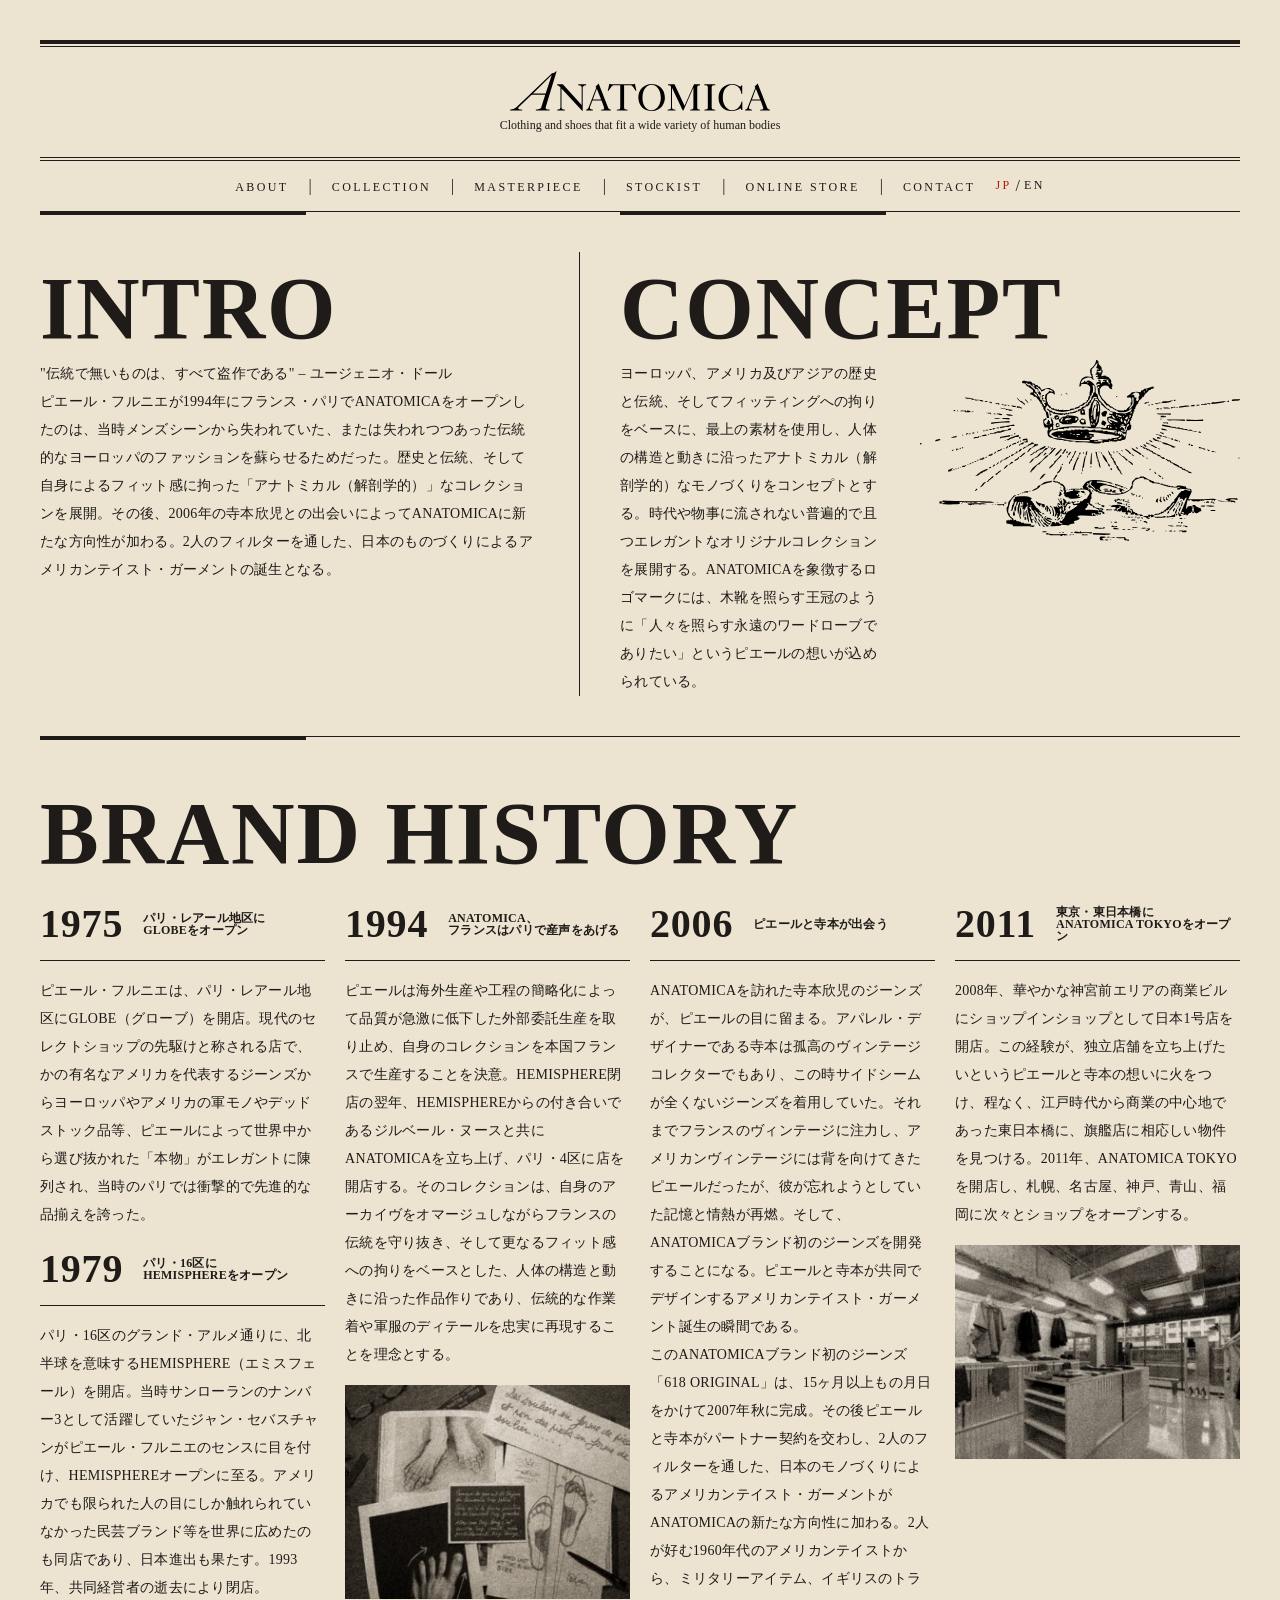
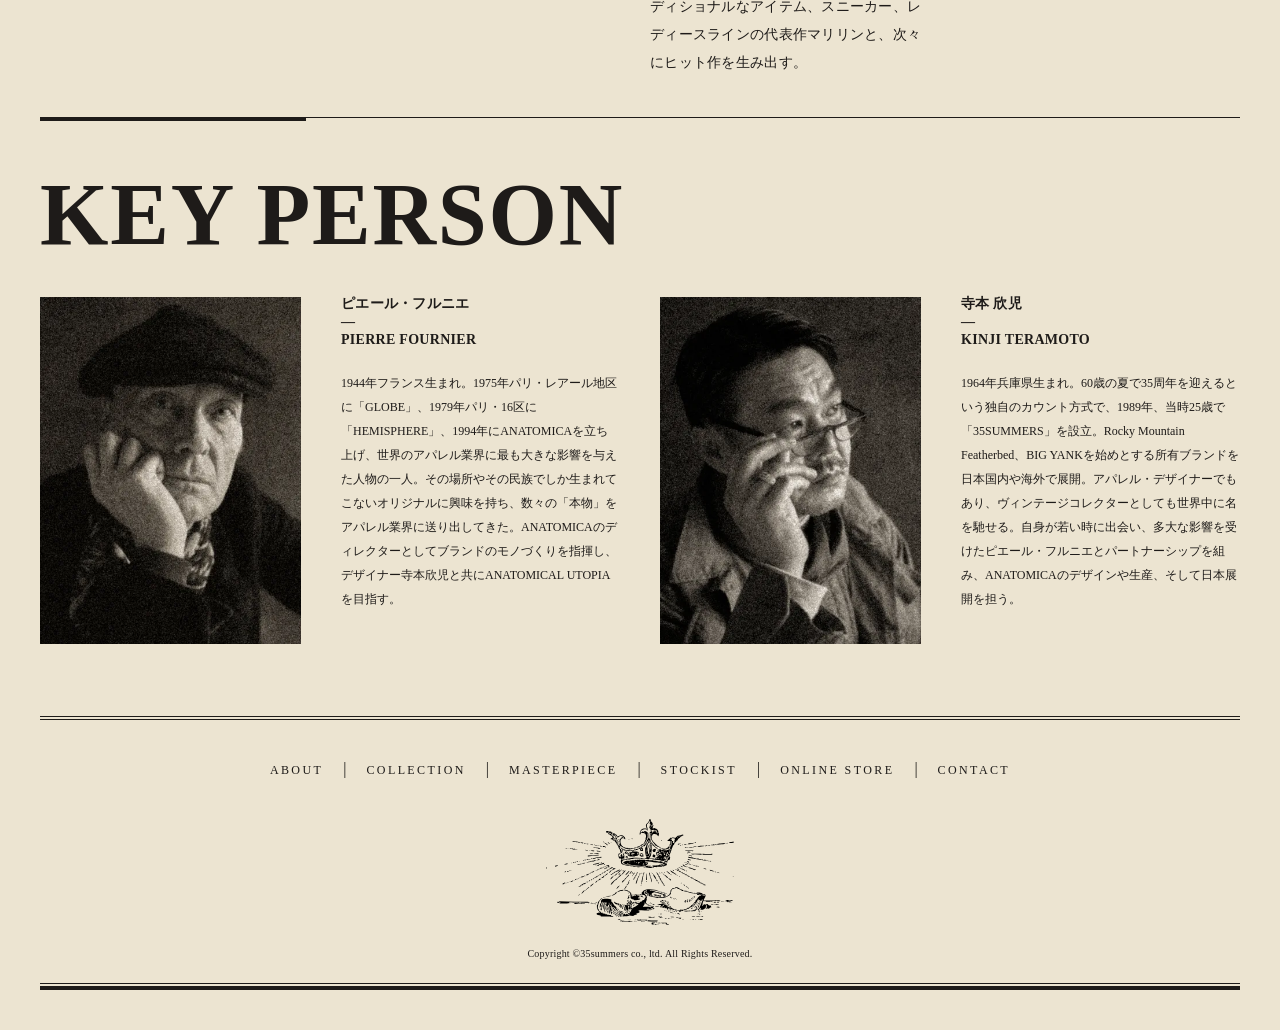
==== commit 96b48e15: "feat: about.html 完成・p-brand-history / p-key-person SCSS 実装" ====
--- a/about.html
+++ b/about.html
@@ -15,7 +15,7 @@
         <div class="p-header">
             <div class="p-header__body">
                 <h1 class="p-header__title">
-                    <a class="p-header__title-link" href="#">
+                    <a class="p-header__title-link" href="index.html">
                         <img class="p-header__title-image" src="img/title.svg" alt="ANATOMICA">
                     </a>
                 </h1>
@@ -24,10 +24,10 @@
 
             <nav class="p-nav p-header__nav" aria-label="グローバルナビゲーション">
                 <ul class="p-nav__list">
-                    <li class="p-nav__item"><a class="p-nav__link" href="#">ABOUT</a></li>
+                    <li class="p-nav__item"><a class="p-nav__link" href="about.html">ABOUT</a></li>
                     <li class="p-nav__item"><a class="p-nav__link" href="#">COLLECTION</a></li>
-                    <li class="p-nav__item"><a class="p-nav__link" href="#">MASTERPIECE</a></li>
-                    <li class="p-nav__item"><a class="p-nav__link" href="#">STOCKIST</a></li>
+                    <li class="p-nav__item"><a class="p-nav__link" href="masterpiece.html">MASTERPIECE</a></li>
+                    <li class="p-nav__item"><a class="p-nav__link" href="stockist.html">STOCKIST</a></li>
                     <li class="p-nav__item"><a class="p-nav__link" href="#">ONLINE STORE</a></li>
                     <li class="p-nav__item"><a class="p-nav__link" href="#">CONTACT</a></li>
                 </ul>
@@ -69,21 +69,25 @@
                 <div class="p-brand-history__grid">
                     <div class="p-brand-history__col">
                         <div class="p-brand-history__item">
-                            <h3 class="p-brand-history__year">1975</h3>
-                            <p class="p-brand-history__subtitle">
-                                パリ・レアール地区に<br>
-                                GLOBEをオープン
-                            </p>
+                            <div class="p-brand-history__head">
+                                <h3 class="p-brand-history__year">1975</h3>
+                                <p class="p-brand-history__subtitle">
+                                    パリ・レアール地区に<br>
+                                    GLOBEをオープン
+                                </p>
+                            </div>
                             <p class="p-brand-history__text">
                                 ピエール・フルニエは、パリ・レアール地区にGLOBE（グローブ）を開店。現代のセレクトショップの先駆けと称される店で、かの有名なアメリカを代表するジーンズからヨーロッパやアメリカの軍モノやデッドストック品等、ピエールによって世界中から選び抜かれた「本物」がエレガントに陳列され、当時のパリでは衝撃的で先進的な品揃えを誇った。
                             </p>
                         </div>
                         <div class="p-brand-history__item">
-                            <h3 class="p-brand-history__year">1979</h3>
-                            <p class="p-brand-history__subtitle">
-                                パリ・16区に<br>
-                                HEMISPHEREをオープン
-                            </p>
+                            <div class="p-brand-history__head">
+                                <h3 class="p-brand-history__year">1979</h3>
+                                <p class="p-brand-history__subtitle">
+                                    パリ・16区に<br>
+                                    HEMISPHEREをオープン
+                                </p>
+                            </div>
                             <p class="p-brand-history__text">
                                 パリ・16区のグランド・アルメ通りに、北半球を意味するHEMISPHERE（エミスフェール）を開店。当時サンローランのナンバー3として活躍していたジャン・セバスチャンがピエール・フルニエのセンスに目を付け、HEMISPHEREオープンに至る。アメリカでも限られた人の目にしか触れられていなかった民芸ブランド等を世界に広めたのも同店であり、日本進出も果たす。1993年、共同経営者の逝去により閉店。
                             </p>
@@ -91,11 +95,13 @@
                     </div>
                     <div class="p-brand-history__col">
                         <div class="p-brand-history__item">
-                            <h3 class="p-brand-history__year">1994</h3>
-                            <p class="p-brand-history__subtitle">
-                                ANATOMICA、<br>
-                                フランスはパリで産声をあげる
-                            </p>
+                            <div class="p-brand-history__head">
+                                <h3 class="p-brand-history__year">1994</h3>
+                                <p class="p-brand-history__subtitle">
+                                    ANATOMICA、<br>
+                                    フランスはパリで産声をあげる
+                                </p>
+                            </div>
                             <p class="p-brand-history__text">
                                 ピエールは海外生産や工程の簡略化によって品質が急激に低下した外部委託生産を取り止め、自身のコレクションを本国フランスで生産することを決意。HEMISPHERE閉店の翌年、HEMISPHEREからの付き合いであるジルベール・ヌースと共にANATOMICAを立ち上げ、パリ・4区に店を開店する。そのコレクションは、自身のアーカイヴをオマージュしながらフランスの伝統を守り抜き、そして更なるフィット感への拘りをベースとした、人体の構造と動きに沿った作品作りであり、伝統的な作業着や軍服のディテールを忠実に再現することを理念とする。
                             </p>
@@ -106,10 +112,12 @@
                     </div>
                     <div class="p-brand-history__col">
                         <div class="p-brand-history__item">
-                            <h3 class="p-brand-history__year">2006</h3>
-                            <p class="p-brand-history__subtitle">
-                                ピエールと寺本が出会う
-                            </p>
+                            <div class="p-brand-history__head">
+                                <h3 class="p-brand-history__year">2006</h3>
+                                <p class="p-brand-history__subtitle">
+                                    ピエールと寺本が出会う
+                                </p>
+                            </div>
                             <p class="p-brand-history__text">
                                 ANATOMICAを訪れた寺本欣児のジーンズが、ピエールの目に留まる。アパレル・デザイナーである寺本は孤高のヴィンテージコレクターでもあり、この時サイドシームが全くないジーンズを着用していた。それまでフランスのヴィンテージに注力し、アメリカンヴィンテージには背を向けてきたピエールだったが、彼が忘れようとしていた記憶と情熱が再燃。そして、ANATOMICAブランド初のジーンズを開発することになる。ピエールと寺本が共同でデザインするアメリカンテイスト・ガーメント誕生の瞬間である。<br>
                                 このANATOMICAブランド初のジーンズ「618 ORIGINAL」は、15ヶ月以上もの月日をかけて2007年秋に完成。その後ピエールと寺本がパートナー契約を交わし、2人のフィルターを通した、日本のモノづくりによるアメリカンテイスト・ガーメントがANATOMICAの新たな方向性に加わる。2人が好む1960年代のアメリカンテイストから、ミリタリーアイテム、イギリスのトラディショナルなアイテム、スニーカー、レディースラインの代表作マリリンと、次々にヒット作を生み出す。
@@ -118,11 +126,13 @@
                     </div>
                     <div class="p-brand-history__col">
                         <div class="p-brand-history__item">
-                            <h3 class="p-brand-history__year">2011</h3>
-                            <p class="p-brand-history__subtitle">
-                                東京・東日本橋に<br>
-                                ANATOMICA TOKYOをオープン
-                            </p>
+                            <div class="p-brand-history__head">
+                                <h3 class="p-brand-history__year">2011</h3>
+                                <p class="p-brand-history__subtitle">
+                                    東京・東日本橋に<br>
+                                    ANATOMICA TOKYOをオープン
+                                </p>
+                            </div>
                             <p class="p-brand-history__text">
                                 2008年、華やかな神宮前エリアの商業ビルにショップインショップとして日本1号店を開店。この経験が、独立店舗を立ち上げたいというピエールと寺本の想いに火をつけ、程なく、江戸時代から商業の中心地であった東日本橋に、旗艦店に相応しい物件を見つける。2011年、ANATOMICA TOKYOを開店し、札幌、名古屋、神戸、青山、福岡に次々とショップをオープンする。
                             </p>
@@ -136,28 +146,32 @@
         </section>
 
         <section class="l-section p-key-person">
-            <div class="l-container">
+            <div class="l-container p-key-person__inner">
                 <h2 class="p-key-person__title">KEY PERSON</h2>
                 <div class="p-key-person__grid">
                     <div class="p-key-person__item">
                         <div class="p-key-person__image-wrap">
                             <img class="p-key-person__image" src="img/about/pierre.webp" alt="">
                         </div>
-                        <p class="p-key-person__name-ja">ピエール・フルニエ</p>
-                        <p class="p-key-person__name-en">PIERRE FOURNIER</p>
-                        <p class="p-key-person__text">
-                            1944年フランス生まれ。1975年パリ・レアール地区に「GLOBE」、1979年パリ・16区に「HEMISPHERE」、1994年にANATOMICAを立ち上げ、世界のアパレル業界に最も大きな影響を与えた人物の一人。その場所やその民族でしか生まれてこないオリジナルに興味を持ち、数々の「本物」をアパレル業界に送り出してきた。ANATOMICAのディレクターとしてブランドのモノづくりを指揮し、デザイナー寺本欣児と共にANATOMICAL UTOPIAを目指す。
-                        </p>
+                        <div class="p-key-person__body">
+                            <p class="p-key-person__name-ja">ピエール・フルニエ</p>
+                            <p class="p-key-person__name-en">PIERRE FOURNIER</p>
+                            <p class="p-key-person__text">
+                                1944年フランス生まれ。1975年パリ・レアール地区に「GLOBE」、1979年パリ・16区に「HEMISPHERE」、1994年にANATOMICAを立ち上げ、世界のアパレル業界に最も大きな影響を与えた人物の一人。その場所やその民族でしか生まれてこないオリジナルに興味を持ち、数々の「本物」をアパレル業界に送り出してきた。ANATOMICAのディレクターとしてブランドのモノづくりを指揮し、デザイナー寺本欣児と共にANATOMICAL UTOPIAを目指す。
+                            </p>
+                        </div>
                     </div>
                     <div class="p-key-person__item">
                         <div class="p-key-person__image-wrap">
                             <img class="p-key-person__image" src="img/about/teramoto.webp" alt="">
                         </div>
-                        <p class="p-key-person__name-ja">寺本 欣児</p>
-                        <p class="p-key-person__name-en">KINJI TERAMOTO</p>
-                        <p class="p-key-person__text">
-                            1964年兵庫県生まれ。60歳の夏で35周年を迎えるという独自のカウント方式で、1989年、当時25歳で「35SUMMERS」を設立。Rocky Mountain Featherbed、BIG YANKを始めとする所有ブランドを日本国内や海外で展開。アパレル・デザイナーでもあり、ヴィンテージコレクターとしても世界中に名を馳せる。自身が若い時に出会い、多大な影響を受けたピエール・フルニエとパートナーシップを組み、ANATOMICAのデザインや生産、そして日本展開を担う。
-                        </p>
+                        <div class="p-key-person__body">
+                            <p class="p-key-person__name-ja">寺本 欣児</p>
+                            <p class="p-key-person__name-en">KINJI TERAMOTO</p>
+                            <p class="p-key-person__text">
+                                1964年兵庫県生まれ。60歳の夏で35周年を迎えるという独自のカウント方式で、1989年、当時25歳で「35SUMMERS」を設立。Rocky Mountain Featherbed、BIG YANKを始めとする所有ブランドを日本国内や海外で展開。アパレル・デザイナーでもあり、ヴィンテージコレクターとしても世界中に名を馳せる。自身が若い時に出会い、多大な影響を受けたピエール・フルニエとパートナーシップを組み、ANATOMICAのデザインや生産、そして日本展開を担う。
+                            </p>
+                        </div>
                     </div>
                 </div>
             </div>
--- a/css/style.css
+++ b/css/style.css
@@ -1,3 +1,4 @@
+@charset "UTF-8";
 body {
   font-family: "Noto Serif JP", "Hiragino Mincho ProN", "Yu Mincho", serif;
   color: #1e1b19;
@@ -12,55 +13,18 @@
   max-width: 100%;
 }
 
-@-webkit-keyframes wipe-reveal {
-  0% {
-    -webkit-transform: translateX(-100%);
-            transform: translateX(-100%);
-  }
-  45% {
-    -webkit-transform: translateX(0);
-            transform: translateX(0);
-  }
-  55% {
-    -webkit-transform: translateX(0);
-            transform: translateX(0);
-  }
-  100% {
-    -webkit-transform: translateX(100%);
-            transform: translateX(100%);
-  }
-}
-
 @keyframes wipe-reveal {
   0% {
-    -webkit-transform: translateX(-100%);
-            transform: translateX(-100%);
+    transform: translateX(-100%);
   }
   45% {
-    -webkit-transform: translateX(0);
-            transform: translateX(0);
+    transform: translateX(0);
   }
   55% {
-    -webkit-transform: translateX(0);
-            transform: translateX(0);
+    transform: translateX(0);
   }
   100% {
-    -webkit-transform: translateX(100%);
-            transform: translateX(100%);
-  }
-}
-@-webkit-keyframes fade-reveal {
-  0% {
-    opacity: 0;
-  }
-  44% {
-    opacity: 0;
-  }
-  45% {
-    opacity: 1;
-  }
-  100% {
-    opacity: 1;
+    transform: translateX(100%);
   }
 }
 @keyframes fade-reveal {
@@ -112,16 +76,9 @@
   padding: 24px 0;
   margin-top: 2px;
   margin-bottom: 2px;
-  display: -webkit-box;
-  display: -ms-flexbox;
-  display: flex;
-  -webkit-box-orient: vertical;
-  -webkit-box-direction: normal;
-      -ms-flex-direction: column;
-          flex-direction: column;
-  -webkit-box-align: center;
-      -ms-flex-align: center;
-          align-items: center;
+  display: flex;
+  flex-direction: column;
+  align-items: center;
 }
 .p-header__title-image {
   width: 260px;
@@ -136,27 +93,15 @@
   width: 100%;
   border-top: 1px solid #1e1b19;
   border-bottom: 1px solid #1e1b19;
-  display: -webkit-box;
-  display: -ms-flexbox;
-  display: flex;
-  -webkit-box-align: center;
-      -ms-flex-align: center;
-          align-items: center;
-  -webkit-box-pack: center;
-      -ms-flex-pack: center;
-          justify-content: center;
+  display: flex;
+  align-items: center;
+  justify-content: center;
 }
 
 .p-nav__list {
-  display: -webkit-box;
-  display: -ms-flexbox;
-  display: flex;
-  -webkit-box-pack: center;
-      -ms-flex-pack: center;
-          justify-content: center;
-  -webkit-box-align: center;
-      -ms-flex-align: center;
-          align-items: center;
+  display: flex;
+  justify-content: center;
+  align-items: center;
 }
 .p-nav__item::before {
   content: "|";
@@ -170,12 +115,8 @@
   letter-spacing: 0.2em;
 }
 .p-nav__lang {
-  display: -webkit-box;
-  display: -ms-flexbox;
-  display: flex;
-  -webkit-box-align: center;
-      -ms-flex-align: center;
-          align-items: center;
+  display: flex;
+  align-items: center;
   gap: 4px;
   margin-left: 20px;
 }
@@ -193,37 +134,20 @@
 
 .p-about-collection__inner {
   max-width: 1360px;
-  display: -webkit-box;
-  display: -ms-flexbox;
   display: flex;
   gap: 0;
-}
-
-@-webkit-keyframes line-grow {
-  from {
-    -webkit-transform: scaleX(0);
-            transform: scaleX(0);
-  }
-  to {
-    -webkit-transform: scaleX(1);
-            transform: scaleX(1);
-  }
 }
 
 @keyframes line-grow {
   from {
-    -webkit-transform: scaleX(0);
-            transform: scaleX(0);
+    transform: scaleX(0);
   }
   to {
-    -webkit-transform: scaleX(1);
-            transform: scaleX(1);
+    transform: scaleX(1);
   }
 }
 .p-about {
-  -webkit-box-flex: 0;
-      -ms-flex: 0 0 400px;
-          flex: 0 0 400px;
+  flex: 0 0 400px;
   padding-right: 40px;
   border-right: 1px solid #1e1b19;
 }
@@ -254,15 +178,9 @@
   display: block;
 }
 .p-about__more {
-  display: -webkit-box;
-  display: -ms-flexbox;
-  display: flex;
-  -webkit-box-align: center;
-      -ms-flex-align: center;
-          align-items: center;
-  -webkit-box-pack: end;
-      -ms-flex-pack: end;
-          justify-content: flex-end;
+  display: flex;
+  align-items: center;
+  justify-content: flex-end;
   gap: 16px;
   margin-top: 16px;
   font-size: 0.75rem;
@@ -275,12 +193,10 @@
   width: 40px;
   height: 1px;
   background-color: currentColor;
-  -webkit-transform-origin: left;
-          transform-origin: left;
+  transform-origin: left;
 }
 .p-about__more:hover::before {
-  -webkit-animation: line-grow 0.4s ease forwards;
-          animation: line-grow 0.4s ease forwards;
+  animation: line-grow 0.4s ease forwards;
 }
 .p-about__logo {
   display: block;
@@ -290,9 +206,7 @@
 }
 
 .p-collection {
-  -webkit-box-flex: 1;
-      -ms-flex: 1;
-          flex: 1;
+  flex: 1;
   padding-left: 40px;
 }
 .p-collection__title {
@@ -339,16 +253,13 @@
   position: absolute;
   inset: 0;
   background: #000;
-  -webkit-transform: translateX(-100%);
-          transform: translateX(-100%);
+  transform: translateX(-100%);
 }
 .p-collection__item.is-revealed .p-collection__image-wrap::after {
-  -webkit-animation: wipe-reveal 0.8s ease forwards;
-          animation: wipe-reveal 0.8s ease forwards;
+  animation: wipe-reveal 0.8s ease forwards;
 }
 .p-collection__item.is-revealed .p-collection__image-wrap .p-collection__image {
-  -webkit-animation: fade-reveal 0.8s ease forwards;
-          animation: fade-reveal 0.8s ease forwards;
+  animation: fade-reveal 0.8s ease forwards;
 }
 .p-collection__image {
   width: 100%;
@@ -363,22 +274,13 @@
 
 .p-masterpiece__inner {
   max-width: 1360px;
-  display: -webkit-box;
-  display: -ms-flexbox;
-  display: flex;
-  -webkit-box-orient: vertical;
-  -webkit-box-direction: normal;
-      -ms-flex-direction: column;
-          flex-direction: column;
+  display: flex;
+  flex-direction: column;
   gap: 24px;
 }
 .p-masterpiece__header {
-  display: -webkit-box;
-  display: -ms-flexbox;
-  display: flex;
-  -webkit-box-align: center;
-      -ms-flex-align: center;
-          align-items: center;
+  display: flex;
+  align-items: center;
   gap: 40px;
 }
 .p-masterpiece__title {
@@ -386,8 +288,7 @@
   font-weight: 700;
   letter-spacing: 0.05em;
   line-height: 1;
-  -ms-flex-negative: 0;
-      flex-shrink: 0;
+  flex-shrink: 0;
 }
 .p-masterpiece__lead {
   max-width: 520px;
@@ -396,54 +297,29 @@
   line-height: 1.9;
 }
 .p-masterpiece__items {
-  display: -webkit-box;
-  display: -ms-flexbox;
   display: flex;
   gap: 4px;
 }
 .p-masterpiece__col-left {
-  display: -webkit-box;
-  display: -ms-flexbox;
-  display: flex;
-  -webkit-box-orient: vertical;
-  -webkit-box-direction: normal;
-      -ms-flex-direction: column;
-          flex-direction: column;
-  -webkit-box-flex: 1;
-      -ms-flex: 1;
-          flex: 1;
+  display: flex;
+  flex-direction: column;
+  flex: 1;
   gap: 4px;
 }
 .p-masterpiece__col-right {
-  display: -webkit-box;
-  display: -ms-flexbox;
-  display: flex;
-  -webkit-box-orient: vertical;
-  -webkit-box-direction: normal;
-      -ms-flex-direction: column;
-          flex-direction: column;
-  -webkit-box-flex: 2;
-      -ms-flex: 2;
-          flex: 2;
+  display: flex;
+  flex-direction: column;
+  flex: 2;
   gap: 4px;
 }
 .p-masterpiece__row-top {
-  display: -webkit-box;
-  display: -ms-flexbox;
   display: flex;
   gap: 4px;
 }
 .p-masterpiece__col-inner {
-  display: -webkit-box;
-  display: -ms-flexbox;
-  display: flex;
-  -webkit-box-orient: vertical;
-  -webkit-box-direction: normal;
-      -ms-flex-direction: column;
-          flex-direction: column;
-  -webkit-box-flex: 1;
-      -ms-flex: 1;
-          flex: 1;
+  display: flex;
+  flex-direction: column;
+  flex: 1;
   gap: 4px;
 }
 .p-masterpiece__item {
@@ -453,30 +329,19 @@
 }
 
 .p-info__inner {
-  display: -webkit-box;
-  display: -ms-flexbox;
   display: flex;
   max-width: 1360px;
 }
 .p-info__top {
-  -webkit-box-flex: 1;
-      -ms-flex: 1;
-          flex: 1;
+  flex: 1;
   padding-right: 40px;
   border-right: 1px solid #1e1b19;
 }
 .p-info__bottom {
-  -webkit-box-flex: 0;
-      -ms-flex: 0 0 30%;
-          flex: 0 0 30%;
+  flex: 0 0 30%;
   padding-left: 40px;
-  display: -webkit-box;
-  display: -ms-flexbox;
-  display: flex;
-  -webkit-box-orient: vertical;
-  -webkit-box-direction: normal;
-      -ms-flex-direction: column;
-          flex-direction: column;
+  display: flex;
+  flex-direction: column;
 }
 
 .p-blog-instagram {
@@ -496,41 +361,23 @@
   line-height: 1.9;
 }
 .p-blog-instagram__links {
-  display: -webkit-box;
-  display: -ms-flexbox;
   display: flex;
   margin-top: 24px;
 }
 .p-blog-instagram__group {
-  display: -webkit-box;
-  display: -ms-flexbox;
-  display: flex;
-  -webkit-box-orient: vertical;
-  -webkit-box-direction: normal;
-      -ms-flex-direction: column;
-          flex-direction: column;
-  -webkit-box-flex: 1;
-      -ms-flex: 1;
-          flex: 1;
+  display: flex;
+  flex-direction: column;
+  flex: 1;
   gap: 32px;
 }
 .p-blog-instagram__group:first-child .p-blog-instagram__link {
   border-left: 1px solid #1e1b19;
 }
 .p-blog-instagram__link {
-  display: -webkit-box;
-  display: -ms-flexbox;
-  display: flex;
-  -webkit-box-orient: vertical;
-  -webkit-box-direction: normal;
-      -ms-flex-direction: column;
-          flex-direction: column;
-  -webkit-box-align: center;
-      -ms-flex-align: center;
-          align-items: center;
-  -webkit-box-pack: center;
-      -ms-flex-pack: center;
-          justify-content: center;
+  display: flex;
+  flex-direction: column;
+  align-items: center;
+  justify-content: center;
   padding: 16px 12px;
   border-right: 1px solid #1e1b19;
   text-decoration: none;
@@ -540,12 +387,8 @@
   color: #b51b03;
 }
 .p-blog-instagram__name {
-  display: -webkit-box;
-  display: -ms-flexbox;
-  display: flex;
-  -webkit-box-align: center;
-      -ms-flex-align: center;
-          align-items: center;
+  display: flex;
+  align-items: center;
   gap: 6px;
   font-size: 1.5rem;
   font-weight: 600;
@@ -553,8 +396,7 @@
   text-align: center;
 }
 .p-blog-instagram__icon {
-  -ms-flex-negative: 0;
-      flex-shrink: 0;
+  flex-shrink: 0;
   width: 16px;
   height: 16px;
 }
@@ -592,24 +434,20 @@
   position: absolute;
   inset: 0;
   background: #000;
-  -webkit-transform: translateX(-100%);
-          transform: translateX(-100%);
+  transform: translateX(-100%);
   z-index: 1;
 }
 .p-online-store__image-wrap.is-revealed::before {
-  -webkit-animation: wipe-reveal 0.8s ease forwards;
-          animation: wipe-reveal 0.8s ease forwards;
+  animation: wipe-reveal 0.8s ease forwards;
 }
 .p-online-store__image-wrap.is-revealed .p-online-store__image {
-  -webkit-animation: fade-reveal 0.8s ease forwards;
-          animation: fade-reveal 0.8s ease forwards;
+  animation: fade-reveal 0.8s ease forwards;
 }
 .p-online-store__image-wrap::after {
   content: "";
   position: absolute;
   inset: 0;
   background-color: rgba(255, 255, 255, 0);
-  -webkit-transition: background-color 0.3s ease;
   transition: background-color 0.3s ease;
   z-index: 2;
 }
@@ -624,12 +462,10 @@
 
 @keyframes line-grow {
   from {
-    -webkit-transform: scaleX(0);
-            transform: scaleX(0);
+    transform: scaleX(0);
   }
   to {
-    -webkit-transform: scaleX(1);
-            transform: scaleX(1);
+    transform: scaleX(1);
   }
 }
 .p-stockist {
@@ -649,15 +485,9 @@
   line-height: 1.9;
 }
 .p-stockist__more {
-  display: -webkit-box;
-  display: -ms-flexbox;
-  display: flex;
-  -webkit-box-align: center;
-      -ms-flex-align: center;
-          align-items: center;
-  -webkit-box-pack: end;
-      -ms-flex-pack: end;
-          justify-content: flex-end;
+  display: flex;
+  align-items: center;
+  justify-content: flex-end;
   gap: 16px;
   margin-top: 24px;
   font-size: 0.75rem;
@@ -670,12 +500,10 @@
   width: 40px;
   height: 1px;
   background-color: currentColor;
-  -webkit-transform-origin: left;
-          transform-origin: left;
+  transform-origin: left;
 }
 .p-stockist__more:hover::before {
-  -webkit-animation: line-grow 0.4s ease forwards;
-          animation: line-grow 0.4s ease forwards;
+  animation: line-grow 0.4s ease forwards;
 }
 .p-stockist__image-wrap {
   position: relative;
@@ -690,16 +518,13 @@
   position: absolute;
   inset: 0;
   background: #000;
-  -webkit-transform: translateX(-100%);
-          transform: translateX(-100%);
+  transform: translateX(-100%);
 }
 .p-stockist__image-wrap.is-revealed::after {
-  -webkit-animation: wipe-reveal 0.8s ease forwards;
-          animation: wipe-reveal 0.8s ease forwards;
+  animation: wipe-reveal 0.8s ease forwards;
 }
 .p-stockist__image-wrap.is-revealed .p-stockist__image {
-  -webkit-animation: fade-reveal 0.8s ease forwards;
-          animation: fade-reveal 0.8s ease forwards;
+  animation: fade-reveal 0.8s ease forwards;
 }
 .p-stockist__image {
   display: block;
@@ -723,8 +548,7 @@
   position: absolute;
   inset: 0;
   background: #000;
-  -webkit-transform: translateX(-100%);
-          transform: translateX(-100%);
+  transform: translateX(-100%);
 }
 .p-contact__image {
   display: block;
@@ -733,24 +557,20 @@
   opacity: 0;
 }
 .p-contact__body {
-  -ms-flex-item-align: center;
-      align-self: center;
+  align-self: center;
   justify-self: center;
   padding: 0 16px;
   z-index: 2;
   opacity: 0;
 }
 .p-contact.is-revealed .p-contact__image-wrap::after {
-  -webkit-animation: wipe-reveal 0.8s ease forwards;
-          animation: wipe-reveal 0.8s ease forwards;
+  animation: wipe-reveal 0.8s ease forwards;
 }
 .p-contact.is-revealed .p-contact__image {
-  -webkit-animation: fade-reveal 0.8s ease forwards;
-          animation: fade-reveal 0.8s ease forwards;
+  animation: fade-reveal 0.8s ease forwards;
 }
 .p-contact.is-revealed .p-contact__body {
-  -webkit-animation: fade-reveal 0.8s ease 0.2s both;
-          animation: fade-reveal 0.8s ease 0.2s both;
+  animation: fade-reveal 0.8s ease 0.2s both;
 }
 .p-contact__title {
   font-size: 3.5rem;
@@ -771,7 +591,6 @@
   content: "";
   grid-area: 1/1;
   background-color: rgba(255, 255, 255, 0);
-  -webkit-transition: background-color 0.3s ease;
   transition: background-color 0.3s ease;
   z-index: 1;
 }
@@ -788,16 +607,9 @@
   margin-bottom: 2px;
   border-bottom: 1px solid #1e1b19;
   padding: 40px 0 24px;
-  display: -webkit-box;
-  display: -ms-flexbox;
-  display: flex;
-  -webkit-box-orient: vertical;
-  -webkit-box-direction: normal;
-      -ms-flex-direction: column;
-          flex-direction: column;
-  -webkit-box-align: center;
-      -ms-flex-align: center;
-          align-items: center;
+  display: flex;
+  flex-direction: column;
+  align-items: center;
 }
 .p-footer__logo {
   display: block;
@@ -814,22 +626,16 @@
 }
 
 .p-about-lead__inner {
-  display: -webkit-box;
-  display: -ms-flexbox;
   display: flex;
   max-width: 1360px;
 }
 .p-about-lead__intro {
-  -webkit-box-flex: 0;
-      -ms-flex: 0 0 540px;
-          flex: 0 0 540px;
+  flex: 0 0 540px;
   padding-right: 40px;
   border-right: 1px solid #1e1b19;
 }
 .p-about-lead__concept {
-  -webkit-box-flex: 1;
-      -ms-flex: 1;
-          flex: 1;
+  flex: 1;
   padding-left: 40px;
 }
 .p-about-lead__title {
@@ -847,25 +653,19 @@
   margin-bottom: 43px;
 }
 .p-about-lead__text {
-  -webkit-box-flex: 1;
-      -ms-flex: 1;
-          flex: 1;
+  flex: 1;
   font-size: 14px;
   line-height: 2;
   font-weight: 400;
   letter-spacing: 0.02em;
 }
 .p-about-lead__body {
-  display: -webkit-box;
-  display: -ms-flexbox;
   display: flex;
   gap: 40px;
 }
 .p-about-lead__emblem {
   display: block;
-  -webkit-box-flex: 0;
-      -ms-flex: 0 0 320px;
-          flex: 0 0 320px;
+  flex: 0 0 320px;
   width: 320px;
   height: auto;
 }
@@ -891,4 +691,145 @@
   display: grid;
   grid-template-columns: repeat(4, 1fr);
   gap: 20px;
+}
+.p-brand-history__item {
+  padding: 20px 0 0;
+}
+.p-brand-history__head {
+  display: flex;
+  align-items: center;
+  gap: 20px;
+  padding-bottom: 16px;
+  margin-bottom: 16px;
+  border-bottom: 1px solid #1e1b19;
+}
+.p-brand-history__year {
+  font-size: 40px;
+  font-weight: 700;
+  letter-spacing: 0.02em;
+  line-height: 1;
+  flex-shrink: 0;
+}
+.p-brand-history__subtitle {
+  font-size: 12px;
+  font-weight: 700;
+  letter-spacing: 0.02em;
+  line-height: 1;
+}
+.p-brand-history__text {
+  font-size: 14px;
+  font-weight: 400;
+  line-height: 2;
+  letter-spacing: 0.02em;
+}
+.p-brand-history__image-wrap {
+  margin-top: 16px;
+  position: relative;
+  overflow: hidden;
+}
+.p-brand-history__image-wrap .p-brand-history__image {
+  opacity: 0;
+}
+.p-brand-history__image-wrap::after {
+  content: "";
+  position: absolute;
+  inset: 0;
+  background: #000;
+  transform: translateX(-100%);
+}
+.p-brand-history__image-wrap.is-revealed::after {
+  animation: wipe-reveal 0.8s ease forwards;
+}
+.p-brand-history__image-wrap.is-revealed .p-brand-history__image {
+  animation: fade-reveal 0.8s ease forwards;
+}
+.p-brand-history__image {
+  width: 100%;
+  height: auto;
+  display: block;
+}
+
+.p-key-person__inner {
+  max-width: 1360px;
+}
+.p-key-person__title {
+  font-size: 88px;
+  font-weight: 700;
+  letter-spacing: 0.02em;
+}
+.p-key-person__title::before {
+  content: "";
+  display: block;
+  width: 266px;
+  height: 3px;
+  background-color: #1e1b19;
+  margin-top: -40px;
+  margin-bottom: 43px;
+}
+.p-key-person__grid {
+  display: grid;
+  grid-template-columns: repeat(2, 1fr);
+  gap: 40px;
+}
+.p-key-person__item {
+  display: flex;
+  gap: 40px;
+  align-items: flex-start;
+  margin: 32px 0;
+}
+.p-key-person__image-wrap {
+  flex: 0 0 45%;
+  position: relative;
+  overflow: hidden;
+}
+.p-key-person__image-wrap .p-key-person__image {
+  opacity: 0;
+}
+.p-key-person__image-wrap::after {
+  content: "";
+  position: absolute;
+  inset: 0;
+  background: #000;
+  transform: translateX(-100%);
+}
+.p-key-person__image-wrap.is-revealed::after {
+  animation: wipe-reveal 0.8s ease forwards;
+}
+.p-key-person__image-wrap.is-revealed .p-key-person__image {
+  animation: fade-reveal 0.8s ease forwards;
+}
+.p-key-person__image {
+  display: block;
+  width: 100%;
+  height: auto;
+  -o-object-fit: cover;
+     object-fit: cover;
+  -o-object-position: top;
+     object-position: top;
+}
+.p-key-person__body {
+  flex: 1;
+}
+.p-key-person__name-ja {
+  font-size: 14px;
+  font-weight: 700;
+  letter-spacing: 0.02em;
+  line-height: 1;
+}
+.p-key-person__name-en {
+  font-size: 14px;
+  font-weight: 700;
+  letter-spacing: 0.02em;
+  line-height: 1;
+  margin-bottom: 24px;
+}
+.p-key-person__name-en::before {
+  content: "―";
+  display: block;
+  margin: 4px 0;
+}
+.p-key-person__text {
+  font-size: 12px;
+  font-weight: 400;
+  line-height: 2;
 }/*# sourceMappingURL=style.css.map */
